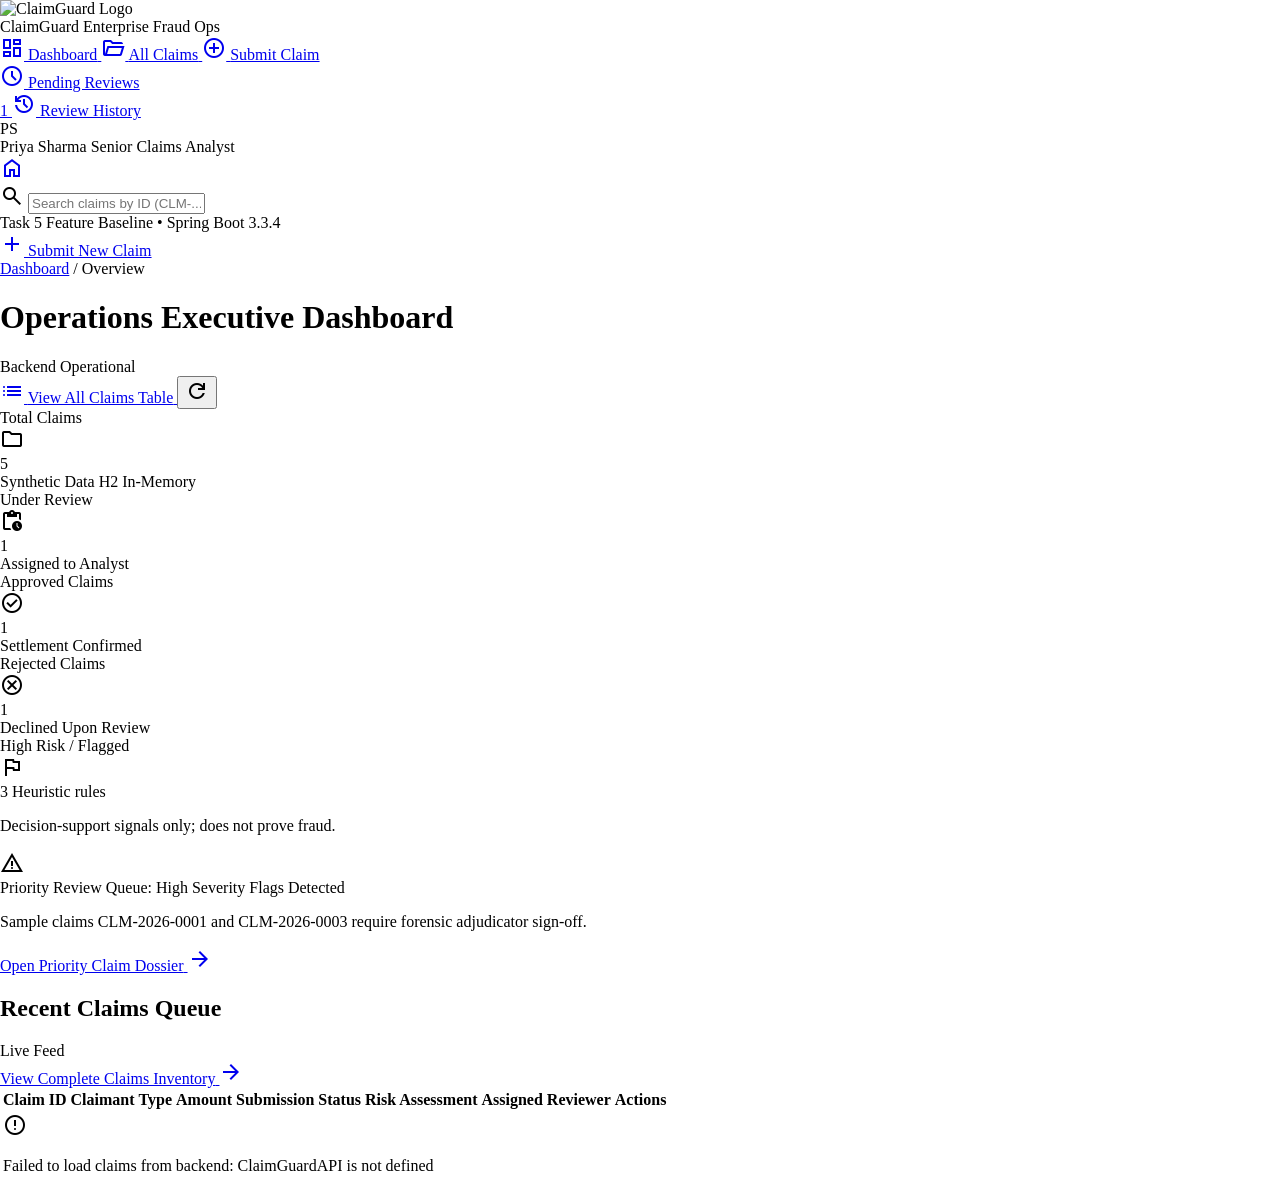
==== src/main/resources/static/index.html @ 3c00fa82 "Implement ClaimGuard claim review MVP" ====
<!DOCTYPE html>
<html lang="en">
<head>
    <meta charset="utf-8"/>
    <meta content="width=device-width, initial-scale=1.0" name="viewport"/>
    <title>ClaimGuard — Operations Executive Dashboard</title>
    <link href="https://fonts.googleapis.com/css2?family=Material+Symbols+Outlined:opsz,wght,FILL,GRAD@20..48,100..700,0..1,-50..200" rel="stylesheet"/>
    <link href="https://fonts.googleapis.com/css2?family=Material+Symbols+Outlined:wght,FILL@100..700,0..1&display=swap" rel="stylesheet"/>
    <link href="https://fonts.googleapis.com/css2?family=Inter:wght@100..900&display=swap" rel="stylesheet"/>
    <style>
        @layer base{html,body{margin:0;padding:0;}body{overscroll-behavior:none;}main>:first-child{margin-top:0!important;}main>:last-child{margin-bottom:0!important;}}
        ::-webkit-scrollbar{display:none;}
    </style>
    <script src="https://cdn.tailwindcss.com"></script>
    <script id="tailwind-config">
        tailwind.config = {
            darkMode: "class",
            theme: {
                extend: {
                    "colors": {
                        "surface-container-high": "#e6e8ea",
                        "inverse-primary": "#b7c4ff",
                        "on-primary": "#ffffff",
                        "error-container": "#ffdad6",
                        "surface-bright": "#f7f9fb",
                        "surface-container": "#eceef0",
                        "on-error-container": "#93000a",
                        "tertiary-fixed": "#d3e4fe",
                        "inverse-on-surface": "#eff1f3",
                        "tertiary-container": "#4d5d73",
                        "secondary": "#565e74",
                        "tertiary": "#36455b",
                        "secondary-fixed-dim": "#bec6e0",
                        "secondary-container": "#dae2fd",
                        "surface-tint": "#2151da",
                        "background": "#f7f9fb",
                        "on-tertiary": "#ffffff",
                        "surface-container-highest": "#e0e3e5",
                        "primary": "#0037b0",
                        "primary-fixed-dim": "#b7c4ff",
                        "on-primary-container": "#cad3ff",
                        "on-error": "#ffffff",
                        "surface-container-lowest": "#ffffff",
                        "on-secondary-fixed-variant": "#3f465c",
                        "on-tertiary-container": "#c5d6f0",
                        "on-surface": "#191c1e",
                        "secondary-fixed": "#dae2fd",
                        "outline": "#747686",
                        "surface": "#f7f9fb",
                        "surface-dim": "#d8dadc",
                        "on-surface-variant": "#434655",
                        "surface-variant": "#e0e3e5",
                        "inverse-surface": "#2d3133",
                        "on-primary-fixed-variant": "#0039b5",
                        "primary-container": "#1d4ed8",
                        "surface-container-low": "#f2f4f6",
                        "primary-fixed": "#dce1ff",
                        "outline-variant": "#c4c5d7",
                        "on-secondary-container": "#5c647a",
                        "on-tertiary-fixed": "#0b1c30",
                        "on-primary-fixed": "#001551",
                        "on-background": "#191c1e",
                        "on-secondary-fixed": "#131b2e",
                        "tertiary-fixed-dim": "#b7c8e1",
                        "on-secondary": "#ffffff",
                        "on-tertiary-fixed-variant": "#38485d",
                        "error": "#ba1a1a"
                    },
                    "borderRadius": { "DEFAULT": "0.25rem", "lg": "0.5rem", "xl": "0.75rem", "full": "9999px" },
                    "fontFamily": {
                        "body-md": ["Inter"], "tabular-data": ["Inter"], "label-md": ["Inter"], "headline-xl": ["Inter"],
                        "body-sm": ["Inter"], "body-lg": ["Inter"], "code-audit": ["Inter"], "label-sm": ["Inter"],
                        "headline-lg": ["Inter"], "headline-md": ["Inter"]
                    }
                }
            }
        };
    </script>
</head>
<body class="bg-background font-body-md text-body-md text-on-surface antialiased">
    <!-- Sidebar Navigation -->
    <aside class="fixed left-0 top-0 h-full w-64 bg-on-secondary-fixed text-surface-container-lowest z-50 flex flex-col justify-between">
        <div class="flex flex-col">
            <div class="h-16 px-space-lg flex items-center gap-space-sm bg-on-secondary-fixed">
                <img alt="ClaimGuard Logo" class="h-8 w-auto object-contain" src="/assets/claimguard-logo.svg"/>
                <div class="flex flex-col">
                    <span class="font-headline-md text-headline-md text-surface-container-lowest leading-none">ClaimGuard</span>
                    <span class="font-label-sm text-label-sm text-secondary-fixed-dim uppercase tracking-wider mt-1">Enterprise Fraud Ops</span>
                </div>
            </div>
            <nav class="flex flex-col gap-1 px-space-md py-space-lg">
                <a aria-current="page" class="flex items-center gap-space-md px-space-md py-space-sm rounded-lg transition-colors bg-primary-container text-on-primary font-bold" href="/index.html">
                    <span class="material-symbols-outlined text-[20px]">dashboard</span>
                    <span class="font-label-md text-label-md">Dashboard</span>
                </a>
                <a class="flex items-center gap-space-md px-space-md py-space-sm rounded-lg text-secondary-fixed-dim hover:bg-tertiary-container hover:text-surface-container-lowest transition-colors" href="/claims.html">
                    <span class="material-symbols-outlined text-[20px]">folder_open</span>
                    <span class="font-label-md text-label-md">All Claims</span>
                </a>
                <a class="flex items-center gap-space-md px-space-md py-space-sm rounded-lg text-secondary-fixed-dim hover:bg-tertiary-container hover:text-surface-container-lowest transition-colors" href="/submit.html">
                    <span class="material-symbols-outlined text-[20px]">add_circle</span>
                    <span class="font-label-md text-label-md">Submit Claim</span>
                </a>
                <a class="flex items-center justify-between px-space-md py-space-sm rounded-lg text-secondary-fixed-dim hover:bg-tertiary-container hover:text-surface-container-lowest transition-colors" href="/claims.html?status=UNDER_REVIEW">
                    <div class="flex items-center gap-space-md">
                        <span class="material-symbols-outlined text-[20px]">schedule</span>
                        <span class="font-label-md text-label-md">Pending Reviews</span>
                    </div>
                    <span class="px-2 py-0.5 rounded-full bg-error-container text-on-error-container font-label-sm text-label-sm font-semibold" id="pending-badge">1</span>
                </a>
                <a class="flex items-center gap-space-md px-space-md py-space-sm rounded-lg text-secondary-fixed-dim hover:bg-tertiary-container hover:text-surface-container-lowest transition-colors" href="/claims.html">
                    <span class="material-symbols-outlined text-[20px]">history</span>
                    <span class="font-label-md text-label-md">Review History</span>
                </a>
            </nav>
        </div>
        <div class="p-space-md m-space-sm rounded-xl bg-on-tertiary-fixed flex items-center justify-between">
            <div class="flex items-center gap-space-sm">
                <div class="relative">
                    <div class="w-8 h-8 rounded-full bg-primary flex items-center justify-center text-white text-xs font-bold">PS</div>
                    <span class="absolute bottom-0 right-0 w-2.5 h-2.5 rounded-full bg-surface-tint"></span>
                </div>
                <div class="flex flex-col">
                    <span class="font-label-md text-label-md text-surface-container-lowest leading-tight">Priya Sharma</span>
                    <span class="font-label-sm text-label-sm text-secondary-fixed-dim">Senior Claims Analyst</span>
                </div>
            </div>
            <a href="/index.html" class="text-secondary-fixed-dim hover:text-surface-container-lowest p-1 rounded transition-colors" title="Home">
                <span class="material-symbols-outlined text-[20px]">home</span>
            </a>
        </div>
    </aside>

    <!-- Top Bar -->
    <div class="pl-64">
        <header class="fixed top-0 left-64 right-0 h-16 bg-surface-container-lowest shadow-[0_1px_8px_rgba(0,0,0,0.04)] z-40 flex items-center justify-between px-space-xl">
            <div class="flex items-center gap-space-xl flex-1 max-w-2xl">
                <div class="relative w-full max-w-md">
                    <span class="material-symbols-outlined absolute left-3 top-1/2 -translate-y-1/2 text-outline text-[18px]">search</span>
                    <input id="header-search-input" class="w-full h-9 pl-9 pr-4 rounded-lg bg-surface-container-low text-on-surface placeholder:text-outline font-body-sm text-body-sm focus:outline-none focus:ring-2 focus:ring-primary" placeholder="Search claims by ID (CLM-...), claimant, or policy number..." type="text"/>
                </div>
            </div>
            <div class="flex items-center gap-space-lg">
                <div class="hidden xl:flex items-center gap-1.5 px-space-sm py-1 rounded-full bg-surface-container text-on-surface-variant font-code-audit text-code-audit">
                    <span class="w-1.5 h-1.5 rounded-full bg-secondary"></span>
                    <span>Task 5 Feature Baseline • Spring Boot 3.3.4</span>
                </div>
                <a class="inline-flex items-center gap-space-xs h-9 px-space-md rounded-lg bg-primary-container text-on-primary hover:bg-primary font-label-md text-label-md transition-colors" href="/submit.html">
                    <span class="material-symbols-outlined text-[18px]">add</span>
                    <span>Submit New Claim</span>
                </a>
            </div>
        </header>

        <!-- Main Content -->
        <main class="relative pt-16 w-full min-h-screen bg-background">
            <div class="flex flex-col w-full">
                <div class="px-space-xl py-space-lg flex flex-col gap-space-xl max-w-[1720px] mx-auto w-full">
                    <!-- Top Bar: Header, Breadcrumbs & Date Filter -->
                    <div class="flex flex-col md:flex-row md:items-center justify-between gap-space-md">
                        <div class="flex flex-col gap-1">
                            <div class="flex items-center gap-space-xs text-on-surface-variant font-label-sm text-label-sm uppercase tracking-wider">
                                <a class="hover:text-primary transition-colors" href="/index.html">Dashboard</a>
                                <span>/</span>
                                <span class="text-on-surface font-semibold">Overview</span>
                            </div>
                            <div class="flex items-center gap-space-md">
                                <h1 class="font-headline-xl text-headline-xl text-on-surface tracking-tight">Operations Executive Dashboard</h1>
                                <div class="flex items-center gap-1.5 px-2.5 py-0.5 rounded-full bg-surface-container text-on-surface-variant font-code-audit text-code-audit">
                                    <span class="w-1.5 h-1.5 rounded-full bg-primary-container animate-pulse"></span>
                                    <span id="system-status-indicator">Backend Operational</span>
                                </div>
                            </div>
                        </div>
                        <div class="flex items-center gap-space-sm flex-wrap">
                            <a href="/claims.html" class="flex items-center gap-space-xs px-space-md py-1.5 rounded-lg bg-surface-container-lowest shadow-sm text-on-surface font-label-md text-label-md hover:bg-surface-container transition-colors">
                                <span class="material-symbols-outlined text-[18px] text-outline">list</span>
                                <span>View All Claims Table</span>
                            </a>
                            <button onclick="loadDashboardData()" class="flex items-center justify-center p-2 rounded-lg bg-surface-container-lowest text-on-surface-variant hover:text-on-surface hover:bg-surface-container-low shadow-sm transition-all" title="Refresh Live Data" type="button">
                                <span class="material-symbols-outlined text-[20px]">refresh</span>
                            </button>
                        </div>
                    </div>

                    <!-- Summary Stat Cards Grid (5 items) -->
                    <div class="grid grid-cols-1 sm:grid-cols-2 lg:grid-cols-5 gap-space-md">
                        <!-- Card 1: Total Claims -->
                        <div class="bg-surface-container-lowest rounded-xl p-space-lg shadow-sm hover:shadow-md transition-shadow flex flex-col justify-between">
                            <div class="flex items-center justify-between">
                                <span class="font-label-sm text-label-sm text-secondary uppercase tracking-wider">Total Claims</span>
                                <div class="w-8 h-8 rounded-lg bg-surface-container flex items-center justify-center text-primary">
                                    <span class="material-symbols-outlined text-[20px]">folder</span>
                                </div>
                            </div>
                            <div class="my-3">
                                <span id="stat-total-claims" class="font-headline-xl text-headline-xl text-on-surface font-bold tracking-tight">5</span>
                            </div>
                            <div class="flex items-center gap-1.5">
                                <span class="inline-flex items-center px-1.5 py-0.5 rounded text-xs font-semibold bg-surface-container-high text-on-surface-variant">Synthetic Data</span>
                                <span class="font-body-sm text-body-sm text-outline">H2 In-Memory</span>
                            </div>
                        </div>

                        <!-- Card 2: Pending Review -->
                        <div class="bg-surface-container-lowest rounded-xl p-space-lg shadow-sm hover:shadow-md transition-shadow flex flex-col justify-between">
                            <div class="flex items-center justify-between">
                                <span class="font-label-sm text-label-sm text-secondary uppercase tracking-wider">Under Review</span>
                                <div class="w-8 h-8 rounded-lg bg-secondary-container flex items-center justify-center text-on-secondary-container">
                                    <span class="material-symbols-outlined text-[20px]">pending_actions</span>
                                </div>
                            </div>
                            <div class="my-3">
                                <span id="stat-pending-claims" class="font-headline-xl text-headline-xl text-on-surface font-bold tracking-tight">1</span>
                            </div>
                            <div class="flex items-center gap-1.5">
                                <span class="inline-flex items-center px-1.5 py-0.5 rounded text-xs font-semibold bg-secondary-container text-on-secondary-fixed">Assigned to Analyst</span>
                            </div>
                        </div>

                        <!-- Card 3: Approved Claims -->
                        <div class="bg-surface-container-lowest rounded-xl p-space-lg shadow-sm hover:shadow-md transition-shadow flex flex-col justify-between">
                            <div class="flex items-center justify-between">
                                <span class="font-label-sm text-label-sm text-secondary uppercase tracking-wider">Approved Claims</span>
                                <div class="w-8 h-8 rounded-lg bg-tertiary-fixed flex items-center justify-center text-on-tertiary-fixed">
                                    <span class="material-symbols-outlined text-[20px]">check_circle</span>
                                </div>
                            </div>
                            <div class="my-3">
                                <span id="stat-approved-claims" class="font-headline-xl text-headline-xl text-on-surface font-bold tracking-tight">1</span>
                            </div>
                            <div class="flex items-center gap-1.5">
                                <span class="inline-flex items-center px-1.5 py-0.5 rounded text-xs font-semibold bg-tertiary-fixed text-on-tertiary-fixed">Settlement Confirmed</span>
                            </div>
                        </div>

                        <!-- Card 4: Rejected Claims -->
                        <div class="bg-surface-container-lowest rounded-xl p-space-lg shadow-sm hover:shadow-md transition-shadow flex flex-col justify-between">
                            <div class="flex items-center justify-between">
                                <span class="font-label-sm text-label-sm text-secondary uppercase tracking-wider">Rejected Claims</span>
                                <div class="w-8 h-8 rounded-lg bg-error-container flex items-center justify-center text-on-error-container">
                                    <span class="material-symbols-outlined text-[20px]">cancel</span>
                                </div>
                            </div>
                            <div class="my-3">
                                <span id="stat-rejected-claims" class="font-headline-xl text-headline-xl text-on-surface font-bold tracking-tight">1</span>
                            </div>
                            <div class="flex items-center gap-1.5">
                                <span class="inline-flex items-center px-1.5 py-0.5 rounded text-xs font-semibold bg-error-container text-on-error-container">Declined Upon Review</span>
                            </div>
                        </div>

                        <!-- Card 5: Flagged for Review -->
                        <div class="bg-surface-container-lowest rounded-xl p-space-lg shadow-sm hover:shadow-md transition-shadow flex flex-col justify-between">
                            <div class="flex items-center justify-between">
                                <span class="font-label-sm text-label-sm text-secondary uppercase tracking-wider">High Risk / Flagged</span>
                                <div class="w-8 h-8 rounded-lg bg-error-container flex items-center justify-center text-error">
                                    <span class="material-symbols-outlined text-[20px]">flag</span>
                                </div>
                            </div>
                            <div class="my-2">
                                <div class="flex items-baseline gap-2">
                                    <span id="stat-flagged-claims" class="font-headline-xl text-headline-xl text-on-surface font-bold tracking-tight">3</span>
                                    <span class="font-label-sm text-label-sm font-semibold text-error">Heuristic rules</span>
                                </div>
                            </div>
                            <p class="font-label-sm text-[10px] leading-tight text-outline">
                                Decision-support signals only; does not prove fraud.
                            </p>
                        </div>
                    </div>

                    <!-- Priority Escalation Notice Bar -->
                    <div class="bg-on-tertiary-fixed rounded-xl p-space-md text-surface-container-lowest flex items-center justify-between shadow-sm flex-wrap gap-space-sm">
                        <div class="flex items-center gap-space-md">
                            <div class="w-8 h-8 rounded-lg bg-error flex items-center justify-center text-on-error flex-shrink-0 animate-pulse">
                                <span class="material-symbols-outlined text-[20px]">warning</span>
                            </div>
                            <div>
                                <span class="font-headline-md text-[15px] font-semibold tracking-tight text-surface-container-lowest">Priority Review Queue: High Severity Flags Detected</span>
                                <p class="font-body-sm text-body-sm text-secondary-fixed-dim">Sample claims CLM-2026-0001 and CLM-2026-0003 require forensic adjudicator sign-off.</p>
                            </div>
                        </div>
                        <a href="/review.html?id=1" class="h-8 px-space-md rounded-lg bg-primary-container text-on-primary hover:bg-primary font-label-md text-label-md transition-colors flex items-center gap-1">
                            <span>Open Priority Claim Dossier</span>
                            <span class="material-symbols-outlined text-[16px]">arrow_forward</span>
                        </a>
                    </div>

                    <!-- Recent Claims Table Section -->
                    <div class="bg-surface-container-lowest rounded-xl shadow-sm overflow-hidden flex flex-col">
                        <div class="p-space-lg flex flex-col lg:flex-row lg:items-center justify-between gap-space-md bg-surface-container-lowest">
                            <div class="flex items-center gap-space-md">
                                <h2 class="font-headline-md text-headline-md text-on-surface font-bold">Recent Claims Queue</h2>
                                <span class="px-2 py-0.5 rounded-full bg-surface-container text-on-surface-variant font-code-audit text-code-audit font-semibold">Live Feed</span>
                            </div>
                            <div class="flex items-center gap-space-sm">
                                <a href="/claims.html" class="text-primary font-label-md hover:underline flex items-center gap-1">
                                    <span>View Complete Claims Inventory</span>
                                    <span class="material-symbols-outlined text-[16px]">arrow_forward</span>
                                </a>
                            </div>
                        </div>

                        <!-- Data Table -->
                        <div class="overflow-x-auto w-full">
                            <table class="w-full text-left border-collapse">
                                <thead>
                                    <tr class="bg-surface-container-low text-outline font-label-sm text-label-sm uppercase tracking-wider">
                                        <th class="py-2.5 px-space-lg">Claim ID</th>
                                        <th class="py-2.5 px-space-lg">Claimant</th>
                                        <th class="py-2.5 px-space-lg">Type</th>
                                        <th class="py-2.5 px-space-lg">Amount</th>
                                        <th class="py-2.5 px-space-lg">Submission</th>
                                        <th class="py-2.5 px-space-lg">Status</th>
                                        <th class="py-2.5 px-space-lg">Risk Assessment</th>
                                        <th class="py-2.5 px-space-lg">Assigned Reviewer</th>
                                        <th class="py-2.5 px-space-lg text-right">Actions</th>
                                    </tr>
                                </thead>
                                <tbody id="dashboard-claims-tbody" class="divide-y divide-surface-container-low font-body-sm text-body-sm text-on-surface">
                                    <!-- Dynamic rows loaded via API -->
                                    <tr>
                                        <td colspan="9" class="py-8 text-center text-outline">
                                            <div class="flex items-center justify-center gap-2">
                                                <span class="material-symbols-outlined animate-spin text-[20px]">progress_activity</span>
                                                <span>Connecting to Spring Boot REST backend...</span>
                                            </div>
                                        </td>
                                    </tr>
                                </tbody>
                            </table>
                        </div>
                    </div>
                </div>
            </div>
        </main>
    </div>

    <!-- API Client & Dashboard Script -->
    <script src="/js/api.js"></script>
    <script>
        async function loadDashboardData() {
            const tbody = document.getElementById('dashboard-claims-tbody');
            try {
                const data = await ClaimGuardAPI.getClaims({ size: 10 });
                const claims = data.content || [];

                if (claims.length === 0) {
                    tbody.innerHTML = `<tr><td colspan="9" class="py-8 text-center text-outline">No claim records found in database.</td></tr>`;
                    return;
                }

                // Update summary metrics
                document.getElementById('stat-total-claims').innerText = data.totalElements || claims.length;
                let underReviewCount = 0, approvedCount = 0, rejectedCount = 0, flaggedCount = 0;

                tbody.innerHTML = claims.map(claim => {
                    if (claim.status === 'UNDER_REVIEW') underReviewCount++;
                    if (claim.status === 'APPROVED') approvedCount++;
                    if (claim.status === 'REJECTED') rejectedCount++;
                    if (claim.riskPriority === 'HIGH') flaggedCount++;

                    const statusBadge = getStatusBadge(claim.status);
                    const riskBadge = getRiskBadge(claim.riskPriority, claim.indicatorCount);
                    const amountFormatted = new Intl.NumberFormat('en-IN', { style: 'currency', currency: 'INR', maximumFractionDigits: 0 }).format(claim.claimedAmount);
                    const dateFormatted = new Date(claim.submissionDate).toLocaleDateString('en-GB', { day: 'numeric', month: 'short', year: 'numeric' });

                    return `
                        <tr class="hover:bg-surface-container-low transition-colors">
                            <td class="py-3 px-space-lg font-code-audit text-code-audit font-semibold text-primary">
                                <a href="/review.html?id=${claim.id}" class="hover:underline">${escapeHtml(claim.claimReference)}</a>
                            </td>
                            <td class="py-3 px-space-lg font-semibold text-on-surface">${escapeHtml(claim.claimantName)}</td>
                            <td class="py-3 px-space-lg">
                                <span class="inline-flex items-center gap-1 px-2 py-0.5 rounded bg-surface-container text-on-surface-variant font-label-sm text-label-sm">
                                    ${claim.claimType}
                                </span>
                            </td>
                            <td class="py-3 px-space-lg font-tabular-data text-tabular-data font-semibold text-on-surface">${amountFormatted}</td>
                            <td class="py-3 px-space-lg text-secondary">${dateFormatted}</td>
                            <td class="py-3 px-space-lg">${statusBadge}</td>
                            <td class="py-3 px-space-lg">${riskBadge}</td>
                            <td class="py-3 px-space-lg">${escapeHtml(claim.assignedReviewer || 'Unassigned')}</td>
                            <td class="py-3 px-space-lg text-right">
                                <a href="/review.html?id=${claim.id}" class="inline-block px-2.5 py-1 rounded bg-primary-container text-on-primary hover:bg-primary font-label-sm text-label-sm transition-colors">
                                    Review
                                </a>
                            </td>
                        </tr>
                    `;
                }).join('');

                document.getElementById('stat-pending-claims').innerText = underReviewCount;
                document.getElementById('stat-approved-claims').innerText = approvedCount;
                document.getElementById('stat-rejected-claims').innerText = rejectedCount;
                document.getElementById('stat-flagged-claims').innerText = flaggedCount;

            } catch (err) {
                tbody.innerHTML = `<tr><td colspan="9" class="py-8 text-center text-error"><span class="material-symbols-outlined text-2xl">error</span><p class="mt-1 font-semibold">Failed to load claims from backend: ${escapeHtml(err.message)}</p></td></tr>`;
            }
        }

        function getStatusBadge(status) {
            switch(status) {
                case 'UNDER_REVIEW':
                    return '<span class="inline-flex items-center px-2 py-0.5 rounded-full font-label-sm text-label-sm font-semibold bg-secondary-container text-on-secondary-fixed">Under Review</span>';
                case 'APPROVED':
                    return '<span class="inline-flex items-center px-2 py-0.5 rounded-full font-label-sm text-label-sm font-semibold bg-tertiary-fixed text-on-tertiary-fixed">Approved</span>';
                case 'REJECTED':
                    return '<span class="inline-flex items-center px-2 py-0.5 rounded-full font-label-sm text-label-sm font-semibold bg-error-container text-on-error-container">Rejected</span>';
                case 'MORE_INFO_REQUIRED':
                    return '<span class="inline-flex items-center px-2 py-0.5 rounded-full font-label-sm text-label-sm font-semibold bg-secondary-fixed text-on-secondary-fixed">Info Required</span>';
                default:
                    return '<span class="inline-flex items-center px-2 py-0.5 rounded-full font-label-sm text-label-sm font-semibold bg-primary-fixed text-on-primary-fixed-variant">Submitted</span>';
            }
        }

        function getRiskBadge(priority, indicatorCount) {
            if (priority === 'HIGH') {
                return `<span class="inline-flex items-center gap-1 font-label-sm text-label-sm text-error font-medium"><span class="material-symbols-outlined text-[14px]">error</span> High (${indicatorCount} flags)</span>`;
            } else if (priority === 'MEDIUM') {
                return `<span class="inline-flex items-center gap-1 font-label-sm text-label-sm text-tertiary-container font-medium"><span class="material-symbols-outlined text-[14px]">warning</span> Elevated (${indicatorCount} flags)</span>`;
            }
            return `<span class="inline-flex items-center gap-1 font-label-sm text-label-sm text-outline"><span class="material-symbols-outlined text-[14px] text-tertiary">check_circle</span> Low Risk</span>`;
        }

        function escapeHtml(str) {
            if (!str) return '';
            return str.replace(/[&<>"']/g, m => ({ '&': '&amp;', '<': '&lt;', '>': '&gt;', '"': '&quot;', "'": '&#39;' })[m]);
        }

        document.addEventListener('DOMContentLoaded', () => {
            loadDashboardData();
            const searchInput = document.getElementById('header-search-input');
            if (searchInput) {
                searchInput.addEventListener('keydown', (e) => {
                    if (e.key === 'Enter') {
                        window.location.href = `/claims.html?search=${encodeURIComponent(searchInput.value)}`;
                    }
                });
            }
        });
    </script>
</body>
</html>
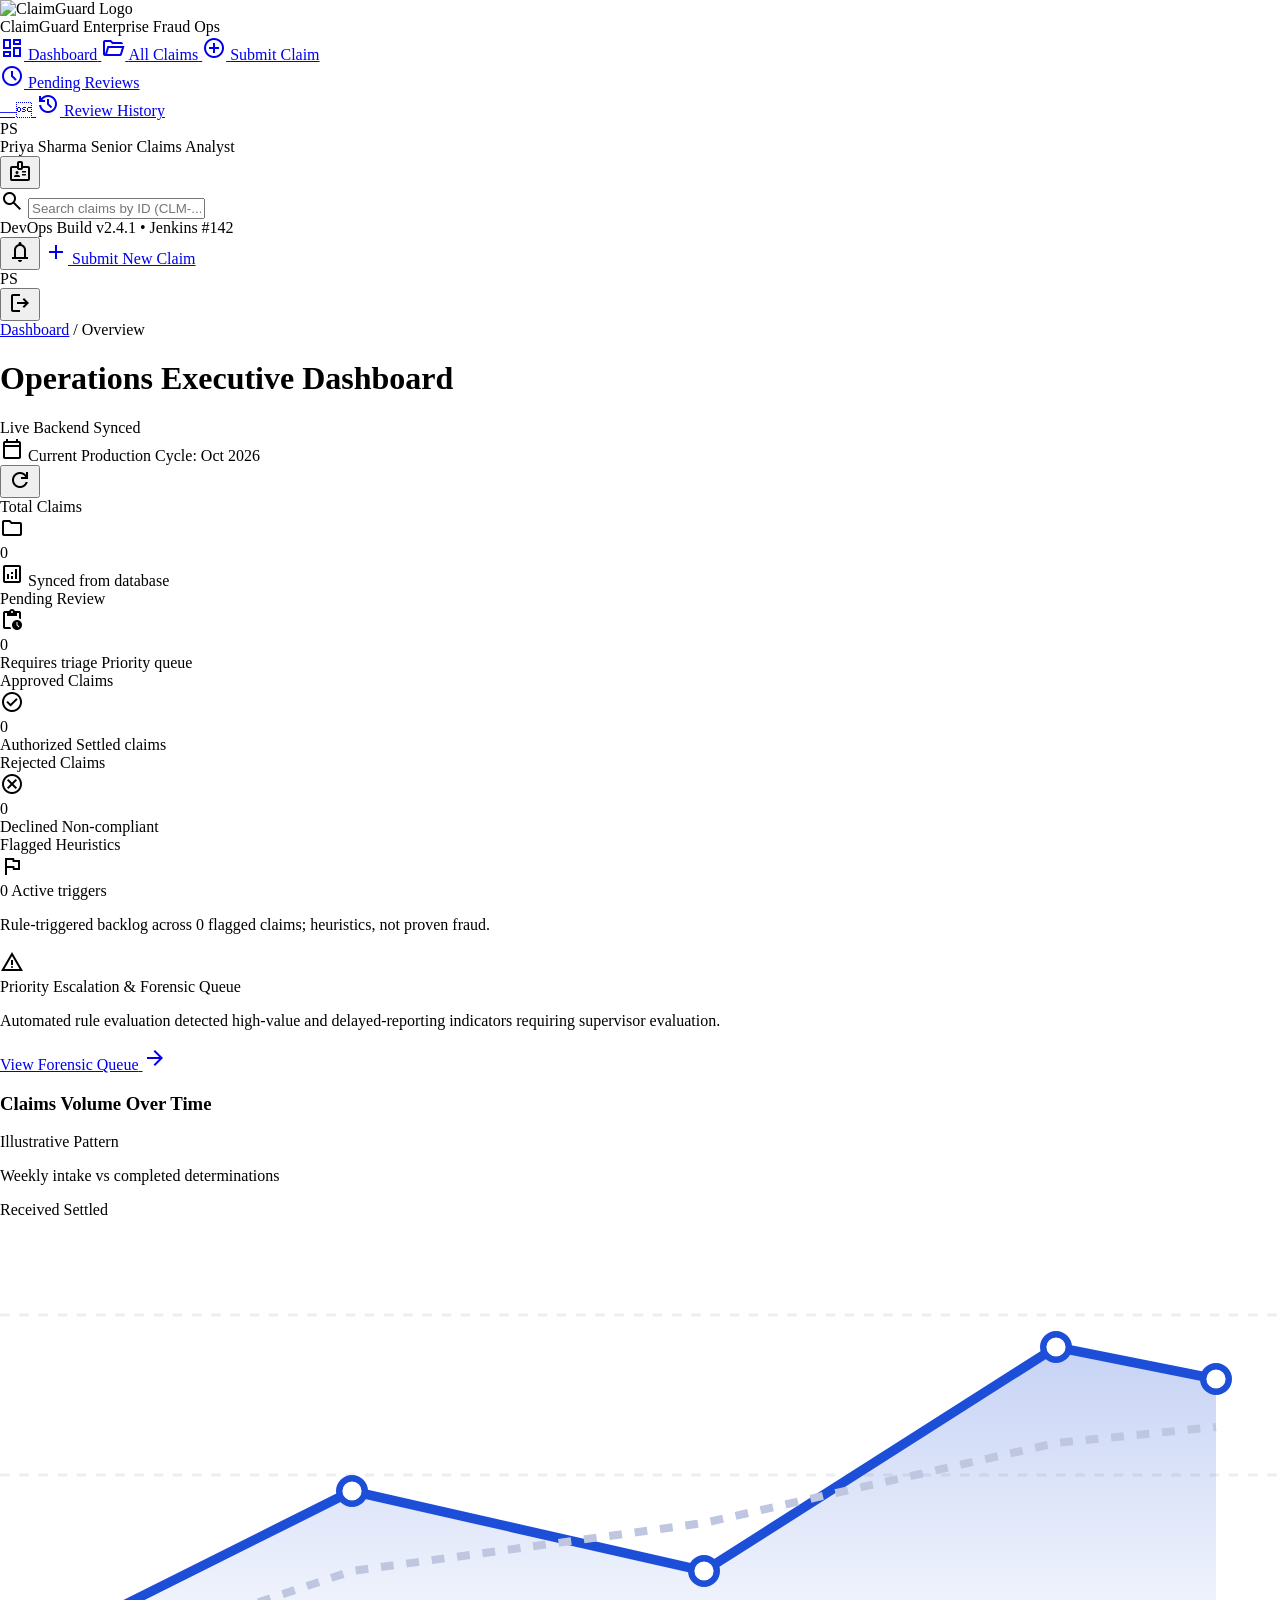
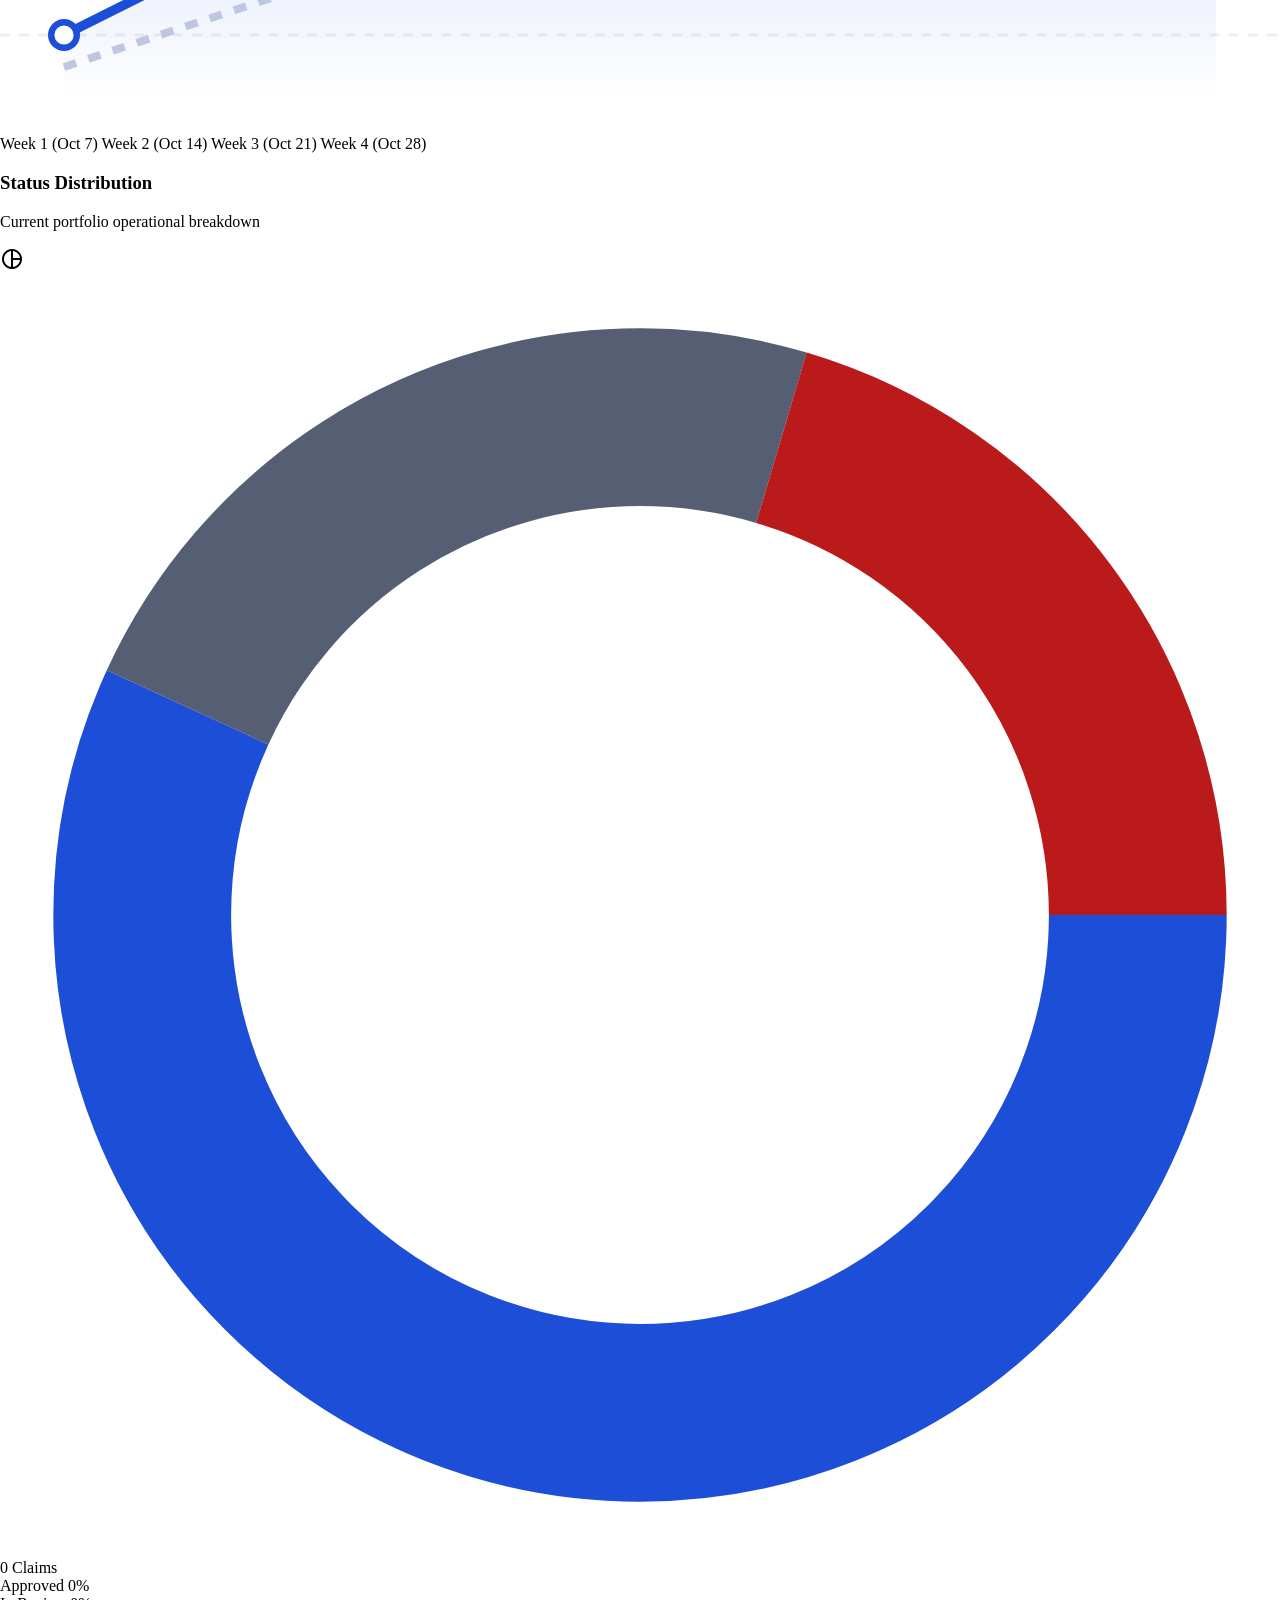
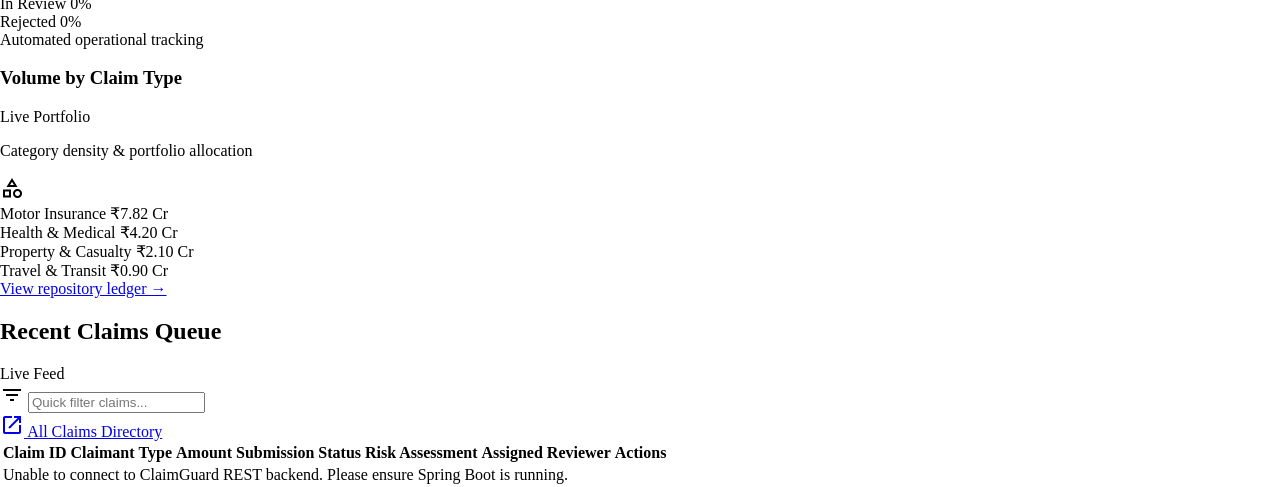
==== commit 245e70b2: "feat: implement ClaimGuard reconciliation engine, security authentication, and DevOps release delive" ====
--- a/src/main/resources/static/index.html
+++ b/src/main/resources/static/index.html
@@ -3,21 +3,35 @@
 <head>
     <meta charset="utf-8"/>
     <meta content="width=device-width, initial-scale=1.0" name="viewport"/>
-    <title>ClaimGuard — Operations Executive Dashboard</title>
+    <meta content="web_dashboard" name="shell-type"/>
+    <meta http-equiv="Cache-Control" content="no-cache, no-store, must-revalidate"/>
+    <meta http-equiv="Pragma" content="no-cache"/>
+    <meta http-equiv="Expires" content="0"/>
+    <title>ClaimGuard — Operations Executive Dashboard</title>
+
+    <!-- Design System Typography & Icons -->
     <link href="https://fonts.googleapis.com/css2?family=Material+Symbols+Outlined:opsz,wght,FILL,GRAD@20..48,100..700,0..1,-50..200" rel="stylesheet"/>
     <link href="https://fonts.googleapis.com/css2?family=Material+Symbols+Outlined:wght,FILL@100..700,0..1&display=swap" rel="stylesheet"/>
     <link href="https://fonts.googleapis.com/css2?family=Inter:wght@100..900&display=swap" rel="stylesheet"/>
+    <link href="/css/claimguard-theme.css?v=2.4.1" rel="stylesheet"/>
+
     <style>
-        @layer base{html,body{margin:0;padding:0;}body{overscroll-behavior:none;}main>:first-child{margin-top:0!important;}main>:last-child{margin-bottom:0!important;}}
-        ::-webkit-scrollbar{display:none;}
+        @layer base {
+            html, body { margin: 0; padding: 0; }
+            body { overscroll-behavior: none; }
+            main > :first-child { margin-top: 0 !important; }
+            main > :last-child { margin-bottom: 0 !important; }
+        }
+        ::-webkit-scrollbar { display: none; }
     </style>
+
     <script src="https://cdn.tailwindcss.com"></script>
     <script id="tailwind-config">
         tailwind.config = {
             darkMode: "class",
             theme: {
                 extend: {
-                    "colors": {
+                    colors: {
                         "surface-container-high": "#e6e8ea",
                         "inverse-primary": "#b7c4ff",
                         "on-primary": "#ffffff",
@@ -66,11 +80,28 @@
                         "on-tertiary-fixed-variant": "#38485d",
                         "error": "#ba1a1a"
                     },
-                    "borderRadius": { "DEFAULT": "0.25rem", "lg": "0.5rem", "xl": "0.75rem", "full": "9999px" },
-                    "fontFamily": {
+                    borderRadius: { "DEFAULT": "0.25rem", "lg": "0.5rem", "xl": "0.75rem", "full": "9999px" },
+                    spacing: {
+                        "margin": "1.5rem", "space-xl": "1.5rem", "gutter": "1rem", "space-2xl": "2rem",
+                        "margin-lg": "2rem", "space-sm": "0.5rem", "space-lg": "1rem", "space-xs": "0.25rem",
+                        "gutter-lg": "1.5rem", "space-md": "0.75rem"
+                    },
+                    fontFamily: {
                         "body-md": ["Inter"], "tabular-data": ["Inter"], "label-md": ["Inter"], "headline-xl": ["Inter"],
                         "body-sm": ["Inter"], "body-lg": ["Inter"], "code-audit": ["Inter"], "label-sm": ["Inter"],
                         "headline-lg": ["Inter"], "headline-md": ["Inter"]
+                    },
+                    fontSize: {
+                        "body-md": ["14px", { "lineHeight": "20px", "fontWeight": "400" }],
+                        "tabular-data": ["13px", { "lineHeight": "18px", "fontWeight": "500" }],
+                        "label-md": ["13px", { "lineHeight": "16px", "fontWeight": "500" }],
+                        "headline-xl": ["28px", { "lineHeight": "36px", "letterSpacing": "-0.02em", "fontWeight": "700" }],
+                        "body-sm": ["13px", { "lineHeight": "18px", "fontWeight": "400" }],
+                        "body-lg": ["15px", { "lineHeight": "22px", "letterSpacing": "-0.005em", "fontWeight": "400" }],
+                        "code-audit": ["12px", { "lineHeight": "16px", "fontWeight": "500" }],
+                        "label-sm": ["11px", { "lineHeight": "14px", "letterSpacing": "0.04em", "fontWeight": "600" }],
+                        "headline-lg": ["22px", { "lineHeight": "28px", "letterSpacing": "-0.015em", "fontWeight": "600" }],
+                        "headline-md": ["18px", { "lineHeight": "24px", "letterSpacing": "-0.01em", "fontWeight": "600" }]
                     }
                 }
             }
@@ -78,9 +109,10 @@
     </script>
 </head>
 <body class="bg-background font-body-md text-body-md text-on-surface antialiased">
-    <!-- Sidebar Navigation -->
+    <!-- Sidebar Navigation (Exact Stitch Structure) -->
     <aside class="fixed left-0 top-0 h-full w-64 bg-on-secondary-fixed text-surface-container-lowest z-50 flex flex-col justify-between">
         <div class="flex flex-col">
+            <!-- Brand Logo -->
             <div class="h-16 px-space-lg flex items-center gap-space-sm bg-on-secondary-fixed">
                 <img alt="ClaimGuard Logo" class="h-8 w-auto object-contain" src="/assets/claimguard-logo.svg"/>
                 <div class="flex flex-col">
@@ -88,8 +120,10 @@
                     <span class="font-label-sm text-label-sm text-secondary-fixed-dim uppercase tracking-wider mt-1">Enterprise Fraud Ops</span>
                 </div>
             </div>
+
+            <!-- Navigation Links -->
             <nav class="flex flex-col gap-1 px-space-md py-space-lg">
-                <a aria-current="page" class="flex items-center gap-space-md px-space-md py-space-sm rounded-lg transition-colors bg-primary-container text-on-primary font-bold" href="/index.html">
+                <a aria-current="page" class="flex items-center gap-space-md px-space-md py-space-sm rounded-lg transition-colors bg-primary-container text-on-primary font-bold shadow-sm" href="/index.html">
                     <span class="material-symbols-outlined text-[20px]">dashboard</span>
                     <span class="font-label-md text-label-md">Dashboard</span>
                 </a>
@@ -106,7 +140,7 @@
                         <span class="material-symbols-outlined text-[20px]">schedule</span>
                         <span class="font-label-md text-label-md">Pending Reviews</span>
                     </div>
-                    <span class="px-2 py-0.5 rounded-full bg-error-container text-on-error-container font-label-sm text-label-sm font-semibold" id="pending-badge">1</span>
+                    <span id="pending-badge" class="px-2 py-0.5 rounded-full bg-error-container text-on-error-container font-label-sm text-label-sm font-semibold transition-all">—</span>
                 </a>
                 <a class="flex items-center gap-space-md px-space-md py-space-sm rounded-lg text-secondary-fixed-dim hover:bg-tertiary-container hover:text-surface-container-lowest transition-colors" href="/claims.html">
                     <span class="material-symbols-outlined text-[20px]">history</span>
@@ -114,10 +148,12 @@
                 </a>
             </nav>
         </div>
+
+        <!-- User Profile Card -->
         <div class="p-space-md m-space-sm rounded-xl bg-on-tertiary-fixed flex items-center justify-between">
             <div class="flex items-center gap-space-sm">
                 <div class="relative">
-                    <div class="w-8 h-8 rounded-full bg-primary flex items-center justify-center text-white text-xs font-bold">PS</div>
+                    <div class="w-8 h-8 rounded-full bg-primary-container text-on-primary flex items-center justify-center font-bold text-xs">PS</div>
                     <span class="absolute bottom-0 right-0 w-2.5 h-2.5 rounded-full bg-surface-tint"></span>
                 </div>
                 <div class="flex flex-col">
@@ -125,38 +161,50 @@
                     <span class="font-label-sm text-label-sm text-secondary-fixed-dim">Senior Claims Analyst</span>
                 </div>
             </div>
-            <a href="/index.html" class="text-secondary-fixed-dim hover:text-surface-container-lowest p-1 rounded transition-colors" title="Home">
-                <span class="material-symbols-outlined text-[20px]">home</span>
-            </a>
+            <button class="text-secondary-fixed-dim hover:text-surface-container-lowest p-1 rounded transition-colors" title="Operator Session" type="button">
+                <span class="material-symbols-outlined text-[20px]">badge</span>
+            </button>
         </div>
     </aside>
 
-    <!-- Top Bar -->
+    <!-- Main Content Container with Left Offset -->
     <div class="pl-64">
+        <!-- Top Fixed Header -->
         <header class="fixed top-0 left-64 right-0 h-16 bg-surface-container-lowest shadow-[0_1px_8px_rgba(0,0,0,0.04)] z-40 flex items-center justify-between px-space-xl">
             <div class="flex items-center gap-space-xl flex-1 max-w-2xl">
                 <div class="relative w-full max-w-md">
                     <span class="material-symbols-outlined absolute left-3 top-1/2 -translate-y-1/2 text-outline text-[18px]">search</span>
-                    <input id="header-search-input" class="w-full h-9 pl-9 pr-4 rounded-lg bg-surface-container-low text-on-surface placeholder:text-outline font-body-sm text-body-sm focus:outline-none focus:ring-2 focus:ring-primary" placeholder="Search claims by ID (CLM-...), claimant, or policy number..." type="text"/>
+                    <input id="header-search-input" class="w-full h-9 pl-9 pr-4 rounded-lg bg-surface-container-low text-on-surface placeholder:text-outline font-body-sm text-body-sm focus:outline-none focus:ring-2 focus:ring-primary" placeholder="Search claims by ID (CLM-...), claimant, or policy... (Enter)" type="text"/>
                 </div>
             </div>
             <div class="flex items-center gap-space-lg">
                 <div class="hidden xl:flex items-center gap-1.5 px-space-sm py-1 rounded-full bg-surface-container text-on-surface-variant font-code-audit text-code-audit">
                     <span class="w-1.5 h-1.5 rounded-full bg-secondary"></span>
-                    <span>Task 5 Feature Baseline • Spring Boot 3.3.4</span>
+                    <span>DevOps Build v2.4.1 • Jenkins #142</span>
                 </div>
-                <a class="inline-flex items-center gap-space-xs h-9 px-space-md rounded-lg bg-primary-container text-on-primary hover:bg-primary font-label-md text-label-md transition-colors" href="/submit.html">
+                <button class="relative p-2 rounded-lg text-on-surface-variant hover:bg-surface-container-low hover:text-on-surface transition-colors" title="Notifications" type="button">
+                    <span class="material-symbols-outlined text-[22px]">notifications</span>
+                    <span class="absolute top-1.5 right-1.5 w-2 h-2 rounded-full bg-error"></span>
+                </button>
+                <a class="inline-flex items-center gap-space-xs h-9 px-space-md rounded-lg bg-primary-container text-on-primary hover:bg-primary font-label-md text-label-md transition-colors shadow-sm" href="/submit.html">
                     <span class="material-symbols-outlined text-[18px]">add</span>
                     <span>Submit New Claim</span>
                 </a>
+                <div class="flex items-center gap-space-xs pl-space-xs">
+                    <div id="header-user-avatar" class="w-8 h-8 rounded-full bg-secondary-container text-on-secondary-container flex items-center justify-center font-bold text-xs" title="Active Session">PS</div>
+                    <button id="header-logout-btn" class="p-1 rounded-lg text-outline hover:text-error hover:bg-surface-container transition-colors" title="Sign Out" type="button">
+                        <span class="material-symbols-outlined text-[18px]">logout</span>
+                    </button>
+                </div>
             </div>
         </header>
 
-        <!-- Main Content -->
+        <!-- Main Body -->
         <main class="relative pt-16 w-full min-h-screen bg-background">
             <div class="flex flex-col w-full">
                 <div class="px-space-xl py-space-lg flex flex-col gap-space-xl max-w-[1720px] mx-auto w-full">
-                    <!-- Top Bar: Header, Breadcrumbs & Date Filter -->
+
+                    <!-- Top Bar: Header, Breadcrumbs & Actions -->
                     <div class="flex flex-col md:flex-row md:items-center justify-between gap-space-md">
                         <div class="flex flex-col gap-1">
                             <div class="flex items-center gap-space-xs text-on-surface-variant font-label-sm text-label-sm uppercase tracking-wider">
@@ -164,29 +212,29 @@
                                 <span>/</span>
                                 <span class="text-on-surface font-semibold">Overview</span>
                             </div>
-                            <div class="flex items-center gap-space-md">
+                            <div class="flex items-center gap-space-md flex-wrap">
                                 <h1 class="font-headline-xl text-headline-xl text-on-surface tracking-tight">Operations Executive Dashboard</h1>
                                 <div class="flex items-center gap-1.5 px-2.5 py-0.5 rounded-full bg-surface-container text-on-surface-variant font-code-audit text-code-audit">
                                     <span class="w-1.5 h-1.5 rounded-full bg-primary-container animate-pulse"></span>
-                                    <span id="system-status-indicator">Backend Operational</span>
+                                    <span id="live-indicator">Live Backend Synced</span>
                                 </div>
                             </div>
                         </div>
                         <div class="flex items-center gap-space-sm flex-wrap">
-                            <a href="/claims.html" class="flex items-center gap-space-xs px-space-md py-1.5 rounded-lg bg-surface-container-lowest shadow-sm text-on-surface font-label-md text-label-md hover:bg-surface-container transition-colors">
-                                <span class="material-symbols-outlined text-[18px] text-outline">list</span>
-                                <span>View All Claims Table</span>
-                            </a>
-                            <button onclick="loadDashboardData()" class="flex items-center justify-center p-2 rounded-lg bg-surface-container-lowest text-on-surface-variant hover:text-on-surface hover:bg-surface-container-low shadow-sm transition-all" title="Refresh Live Data" type="button">
+                            <div class="flex items-center gap-space-xs px-space-md py-1.5 rounded-lg bg-surface-container-lowest shadow-sm text-on-surface font-label-md text-label-md border border-surface-container">
+                                <span class="material-symbols-outlined text-[18px] text-outline">calendar_today</span>
+                                <span>Current Production Cycle: Oct 2026</span>
+                            </div>
+                            <button id="refresh-dashboard-btn" class="flex items-center justify-center p-2 rounded-lg bg-surface-container-lowest text-on-surface-variant hover:text-on-surface hover:bg-surface-container-low shadow-sm border border-surface-container transition-all" title="Refresh Dashboard" type="button">
                                 <span class="material-symbols-outlined text-[20px]">refresh</span>
                             </button>
                         </div>
                     </div>
 
-                    <!-- Summary Stat Cards Grid (5 items) -->
+                    <!-- 5 Summary Stat Cards Grid -->
                     <div class="grid grid-cols-1 sm:grid-cols-2 lg:grid-cols-5 gap-space-md">
                         <!-- Card 1: Total Claims -->
-                        <div class="bg-surface-container-lowest rounded-xl p-space-lg shadow-sm hover:shadow-md transition-shadow flex flex-col justify-between">
+                        <div class="bg-surface-container-lowest rounded-xl p-space-lg shadow-sm hover:shadow-md transition-shadow flex flex-col justify-between border border-surface-container/60">
                             <div class="flex items-center justify-between">
                                 <span class="font-label-sm text-label-sm text-secondary uppercase tracking-wider">Total Claims</span>
                                 <div class="w-8 h-8 rounded-lg bg-surface-container flex items-center justify-center text-primary">
@@ -194,32 +242,37 @@
                                 </div>
                             </div>
                             <div class="my-3">
-                                <span id="stat-total-claims" class="font-headline-xl text-headline-xl text-on-surface font-bold tracking-tight">5</span>
+                                <span id="stat-total-claims" class="font-headline-xl text-headline-xl text-on-surface font-bold tracking-tight">0</span>
                             </div>
                             <div class="flex items-center gap-1.5">
-                                <span class="inline-flex items-center px-1.5 py-0.5 rounded text-xs font-semibold bg-surface-container-high text-on-surface-variant">Synthetic Data</span>
-                                <span class="font-body-sm text-body-sm text-outline">H2 In-Memory</span>
+                                <span class="inline-flex items-center px-1.5 py-0.5 rounded text-xs font-semibold bg-surface-container-high text-on-surface-variant">
+                                    <span class="material-symbols-outlined text-[14px] text-primary">analytics</span> Synced
+                                </span>
+                                <span class="font-body-sm text-body-sm text-outline">from database</span>
                             </div>
                         </div>
 
                         <!-- Card 2: Pending Review -->
-                        <div class="bg-surface-container-lowest rounded-xl p-space-lg shadow-sm hover:shadow-md transition-shadow flex flex-col justify-between">
+                        <div class="bg-surface-container-lowest rounded-xl p-space-lg shadow-sm hover:shadow-md transition-shadow flex flex-col justify-between border border-surface-container/60">
                             <div class="flex items-center justify-between">
-                                <span class="font-label-sm text-label-sm text-secondary uppercase tracking-wider">Under Review</span>
+                                <span class="font-label-sm text-label-sm text-secondary uppercase tracking-wider">Pending Review</span>
                                 <div class="w-8 h-8 rounded-lg bg-secondary-container flex items-center justify-center text-on-secondary-container">
                                     <span class="material-symbols-outlined text-[20px]">pending_actions</span>
                                 </div>
                             </div>
                             <div class="my-3">
-                                <span id="stat-pending-claims" class="font-headline-xl text-headline-xl text-on-surface font-bold tracking-tight">1</span>
+                                <span id="stat-pending-claims" class="font-headline-xl text-headline-xl text-on-surface font-bold tracking-tight">0</span>
                             </div>
                             <div class="flex items-center gap-1.5">
-                                <span class="inline-flex items-center px-1.5 py-0.5 rounded text-xs font-semibold bg-secondary-container text-on-secondary-fixed">Assigned to Analyst</span>
+                                <span class="inline-flex items-center px-1.5 py-0.5 rounded text-xs font-semibold bg-secondary-container text-on-secondary-fixed">
+                                    Requires triage
+                                </span>
+                                <span class="font-body-sm text-body-sm text-outline">Priority queue</span>
                             </div>
                         </div>
 
                         <!-- Card 3: Approved Claims -->
-                        <div class="bg-surface-container-lowest rounded-xl p-space-lg shadow-sm hover:shadow-md transition-shadow flex flex-col justify-between">
+                        <div class="bg-surface-container-lowest rounded-xl p-space-lg shadow-sm hover:shadow-md transition-shadow flex flex-col justify-between border border-surface-container/60">
                             <div class="flex items-center justify-between">
                                 <span class="font-label-sm text-label-sm text-secondary uppercase tracking-wider">Approved Claims</span>
                                 <div class="w-8 h-8 rounded-lg bg-tertiary-fixed flex items-center justify-center text-on-tertiary-fixed">
@@ -227,15 +280,18 @@
                                 </div>
                             </div>
                             <div class="my-3">
-                                <span id="stat-approved-claims" class="font-headline-xl text-headline-xl text-on-surface font-bold tracking-tight">1</span>
+                                <span id="stat-approved-claims" class="font-headline-xl text-headline-xl text-on-surface font-bold tracking-tight">0</span>
                             </div>
                             <div class="flex items-center gap-1.5">
-                                <span class="inline-flex items-center px-1.5 py-0.5 rounded text-xs font-semibold bg-tertiary-fixed text-on-tertiary-fixed">Settlement Confirmed</span>
+                                <span id="stat-approved-rate" class="inline-flex items-center px-1.5 py-0.5 rounded text-xs font-semibold bg-tertiary-fixed text-on-tertiary-fixed">
+                                    Authorized
+                                </span>
+                                <span class="font-body-sm text-body-sm text-outline">Settled claims</span>
                             </div>
                         </div>
 
                         <!-- Card 4: Rejected Claims -->
-                        <div class="bg-surface-container-lowest rounded-xl p-space-lg shadow-sm hover:shadow-md transition-shadow flex flex-col justify-between">
+                        <div class="bg-surface-container-lowest rounded-xl p-space-lg shadow-sm hover:shadow-md transition-shadow flex flex-col justify-between border border-surface-container/60">
                             <div class="flex items-center justify-between">
                                 <span class="font-label-sm text-label-sm text-secondary uppercase tracking-wider">Rejected Claims</span>
                                 <div class="w-8 h-8 rounded-lg bg-error-container flex items-center justify-center text-on-error-container">
@@ -243,66 +299,213 @@
                                 </div>
                             </div>
                             <div class="my-3">
-                                <span id="stat-rejected-claims" class="font-headline-xl text-headline-xl text-on-surface font-bold tracking-tight">1</span>
+                                <span id="stat-rejected-claims" class="font-headline-xl text-headline-xl text-on-surface font-bold tracking-tight">0</span>
                             </div>
                             <div class="flex items-center gap-1.5">
-                                <span class="inline-flex items-center px-1.5 py-0.5 rounded text-xs font-semibold bg-error-container text-on-error-container">Declined Upon Review</span>
+                                <span class="inline-flex items-center px-1.5 py-0.5 rounded text-xs font-semibold bg-error-container text-on-error-container">
+                                    Declined
+                                </span>
+                                <span class="font-body-sm text-body-sm text-outline">Non-compliant</span>
                             </div>
                         </div>
 
                         <!-- Card 5: Flagged for Review -->
-                        <div class="bg-surface-container-lowest rounded-xl p-space-lg shadow-sm hover:shadow-md transition-shadow flex flex-col justify-between">
+                        <div class="bg-surface-container-lowest rounded-xl p-space-lg shadow-sm hover:shadow-md transition-shadow flex flex-col justify-between border border-surface-container/60">
                             <div class="flex items-center justify-between">
-                                <span class="font-label-sm text-label-sm text-secondary uppercase tracking-wider">High Risk / Flagged</span>
+                                <span class="font-label-sm text-label-sm text-secondary uppercase tracking-wider">Flagged Heuristics</span>
                                 <div class="w-8 h-8 rounded-lg bg-error-container flex items-center justify-center text-error">
                                     <span class="material-symbols-outlined text-[20px]">flag</span>
                                 </div>
                             </div>
                             <div class="my-2">
                                 <div class="flex items-baseline gap-2">
-                                    <span id="stat-flagged-claims" class="font-headline-xl text-headline-xl text-on-surface font-bold tracking-tight">3</span>
-                                    <span class="font-label-sm text-label-sm font-semibold text-error">Heuristic rules</span>
+                                    <span id="stat-flagged-claims" class="font-headline-xl text-headline-xl text-on-surface font-bold tracking-tight">0</span>
+                                    <span class="font-label-sm text-label-sm font-semibold text-error">Active triggers</span>
                                 </div>
                             </div>
                             <p class="font-label-sm text-[10px] leading-tight text-outline">
-                                Decision-support signals only; does not prove fraud.
+                                Rule-triggered backlog across <span id="stat-flagged-dossiers-count" class="font-semibold text-on-surface">0</span> flagged claims; heuristics, not proven fraud.
                             </p>
                         </div>
                     </div>
 
                     <!-- Priority Escalation Notice Bar -->
-                    <div class="bg-on-tertiary-fixed rounded-xl p-space-md text-surface-container-lowest flex items-center justify-between shadow-sm flex-wrap gap-space-sm">
+                    <div class="bg-on-tertiary-fixed rounded-xl p-space-md text-surface-container-lowest flex items-center justify-between shadow-sm flex-wrap gap-space-sm border border-tertiary-container/40">
                         <div class="flex items-center gap-space-md">
                             <div class="w-8 h-8 rounded-lg bg-error flex items-center justify-center text-on-error flex-shrink-0 animate-pulse">
                                 <span class="material-symbols-outlined text-[20px]">warning</span>
                             </div>
                             <div>
-                                <span class="font-headline-md text-[15px] font-semibold tracking-tight text-surface-container-lowest">Priority Review Queue: High Severity Flags Detected</span>
-                                <p class="font-body-sm text-body-sm text-secondary-fixed-dim">Sample claims CLM-2026-0001 and CLM-2026-0003 require forensic adjudicator sign-off.</p>
-                            </div>
-                        </div>
-                        <a href="/review.html?id=1" class="h-8 px-space-md rounded-lg bg-primary-container text-on-primary hover:bg-primary font-label-md text-label-md transition-colors flex items-center gap-1">
-                            <span>Open Priority Claim Dossier</span>
-                            <span class="material-symbols-outlined text-[16px]">arrow_forward</span>
-                        </a>
+                                <span class="font-headline-md text-[15px] font-semibold tracking-tight text-surface-container-lowest">Priority Escalation & Forensic Queue</span>
+                                <p class="font-body-sm text-body-sm text-secondary-fixed-dim">Automated rule evaluation detected high-value and delayed-reporting indicators requiring supervisor evaluation.</p>
+                            </div>
+                        </div>
+                        <div class="flex items-center gap-space-sm">
+                            <a class="h-8 px-space-md rounded-lg bg-primary-container text-on-primary hover:bg-primary font-label-md text-label-md transition-colors flex items-center gap-1 shadow-sm" href="/claims.html?status=UNDER_REVIEW">
+                                <span>View Forensic Queue</span>
+                                <span class="material-symbols-outlined text-[16px]">arrow_forward</span>
+                            </a>
+                        </div>
                     </div>
 
-                    <!-- Recent Claims Table Section -->
-                    <div class="bg-surface-container-lowest rounded-xl shadow-sm overflow-hidden flex flex-col">
-                        <div class="p-space-lg flex flex-col lg:flex-row lg:items-center justify-between gap-space-md bg-surface-container-lowest">
+                    <!-- Analytics Visual Grid (3 Columns) -->
+                    <div class="grid grid-cols-1 lg:grid-cols-3 gap-space-lg">
+                        <!-- Chart Card 1: Trends SVG Chart -->
+                        <div class="bg-surface-container-lowest rounded-xl p-space-lg shadow-sm flex flex-col justify-between border border-surface-container/60">
+                            <div class="flex items-center justify-between mb-space-md">
+                                <div>
+                                    <div class="flex items-center gap-2"><h3 class="font-headline-md text-headline-md text-on-surface">Claims Volume Over Time</h3><span class="px-1.5 py-0.5 rounded text-[10px] bg-surface-container font-code-audit text-outline uppercase font-semibold">Illustrative Pattern</span></div>
+                                    <p class="font-body-sm text-body-sm text-outline">Weekly intake vs completed determinations</p>
+                                </div>
+                                <div class="flex items-center gap-space-sm font-code-audit text-code-audit">
+                                    <span class="flex items-center gap-1 text-on-surface"><span class="w-2.5 h-2.5 rounded-full bg-primary-container"></span> Received</span>
+                                    <span class="flex items-center gap-1 text-on-surface"><span class="w-2.5 h-2.5 rounded-full bg-secondary-fixed-dim"></span> Settled</span>
+                                </div>
+                            </div>
+                            <div class="relative w-full h-44 flex items-end">
+                                <svg class="w-full h-full overflow-visible" preserveaspectratio="none" viewbox="0 0 400 160">
+                                    <defs>
+                                        <lineargradient id="primaryAreaGrad" x1="0" x2="0" y1="0" y2="1">
+                                            <stop offset="0%" stop-color="#1d4ed8" stop-opacity="0.25"></stop>
+                                            <stop offset="100%" stop-color="#1d4ed8" stop-opacity="0.0"></stop>
+                                        </lineargradient>
+                                    </defs>
+                                    <line stroke="#eceef0" stroke-dasharray="3,3" stroke-width="1" x1="0" x2="400" y1="30" y2="30"></line>
+                                    <line stroke="#eceef0" stroke-dasharray="3,3" stroke-width="1" x1="0" x2="400" y1="80" y2="80"></line>
+                                    <line stroke="#eceef0" stroke-dasharray="3,3" stroke-width="1" x1="0" x2="400" y1="130" y2="130"></line>
+                                    <polygon fill="url(#primaryAreaGrad)" points="20,130 110,85 220,110 330,40 380,50 380,150 20,150"></polygon>
+                                    <polyline fill="none" points="20,130 110,85 220,110 330,40 380,50" stroke="#1d4ed8" stroke-width="3"></polyline>
+                                    <polyline fill="none" points="20,140 110,110 220,95 330,70 380,65" stroke="#bec6e0" stroke-dasharray="4,4" stroke-width="2.5"></polyline>
+                                    <circle cx="20" cy="130" fill="#ffffff" r="4" stroke="#1d4ed8" stroke-width="2"></circle>
+                                    <circle cx="110" cy="85" fill="#ffffff" r="4" stroke="#1d4ed8" stroke-width="2"></circle>
+                                    <circle cx="220" cy="110" fill="#ffffff" r="4" stroke="#1d4ed8" stroke-width="2"></circle>
+                                    <circle cx="330" cy="40" fill="#ffffff" r="4" stroke="#1d4ed8" stroke-width="2"></circle>
+                                    <circle cx="380" cy="50" fill="#ffffff" r="4" stroke="#1d4ed8" stroke-width="2"></circle>
+                                </svg>
+                            </div>
+                            <div class="flex justify-between text-outline font-label-sm text-label-sm mt-2 px-1">
+                                <span>Week 1 (Oct 7)</span>
+                                <span>Week 2 (Oct 14)</span>
+                                <span>Week 3 (Oct 21)</span>
+                                <span>Week 4 (Oct 28)</span>
+                            </div>
+                        </div>
+
+                        <!-- Chart Card 2: Donut Distribution -->
+                        <div class="bg-surface-container-lowest rounded-xl p-space-lg shadow-sm flex flex-col justify-between border border-surface-container/60">
+                            <div class="flex items-center justify-between">
+                                <div>
+                                    <h3 class="font-headline-md text-headline-md text-on-surface">Status Distribution</h3>
+                                    <p class="font-body-sm text-body-sm text-outline">Current portfolio operational breakdown</p>
+                                </div>
+                                <span class="material-symbols-outlined text-outline">pie_chart</span>
+                            </div>
+                            <div class="flex items-center justify-center my-2 gap-space-lg">
+                                <div class="relative w-32 h-32 flex-shrink-0">
+                                    <svg class="w-full h-full transform -rotate-90" viewbox="0 0 36 36">
+                                        <circle cx="18" cy="18" fill="none" r="14" stroke="#eceef0" stroke-width="5"></circle>
+                                        <circle id="donut-approved" cx="18" cy="18" fill="none" r="14" stroke="#1d4ed8" stroke-dasharray="50 88" stroke-dashoffset="0" stroke-width="5"></circle>
+                                        <circle id="donut-review" cx="18" cy="18" fill="none" r="14" stroke="#565e74" stroke-dasharray="20 88" stroke-dashoffset="-50" stroke-width="5"></circle>
+                                        <circle id="donut-rejected" cx="18" cy="18" fill="none" r="14" stroke="#ba1a1a" stroke-dasharray="18 88" stroke-dashoffset="-70" stroke-width="5"></circle>
+                                    </svg>
+                                    <div class="absolute inset-0 flex flex-col items-center justify-center">
+                                        <span id="donut-total" class="font-headline-md text-[18px] font-bold text-on-surface leading-none">0</span>
+                                        <span class="font-label-sm text-[10px] text-outline uppercase tracking-wider mt-0.5">Claims</span>
+                                    </div>
+                                </div>
+                                <div class="flex flex-col gap-2 flex-1 font-label-md text-label-md">
+                                    <div class="flex items-center justify-between">
+                                        <span class="flex items-center gap-1.5 text-on-surface-variant"><span class="w-2.5 h-2.5 rounded-full bg-primary-container"></span> Approved</span>
+                                        <span id="pct-approved" class="font-semibold text-on-surface">0%</span>
+                                    </div>
+                                    <div class="flex items-center justify-between">
+                                        <span class="flex items-center gap-1.5 text-on-surface-variant"><span class="w-2.5 h-2.5 rounded-full bg-secondary"></span> In Review</span>
+                                        <span id="pct-review" class="font-semibold text-on-surface">0%</span>
+                                    </div>
+                                    <div class="flex items-center justify-between">
+                                        <span class="flex items-center gap-1.5 text-on-surface-variant"><span class="w-2.5 h-2.5 rounded-full bg-error"></span> Rejected</span>
+                                        <span id="pct-rejected" class="font-semibold text-on-surface">0%</span>
+                                    </div>
+                                </div>
+                            </div>
+                            <div class="pt-2 text-center text-outline font-body-sm text-body-sm">
+                                Automated operational tracking
+                            </div>
+                        </div>
+
+                        <!-- Chart Card 3: Categories & Values -->
+                        <div class="bg-surface-container-lowest rounded-xl p-space-lg shadow-sm flex flex-col justify-between border border-surface-container/60">
+                            <div class="flex items-center justify-between mb-space-sm">
+                                <div>
+                                    <div class="flex items-center gap-2"><h3 class="font-headline-md text-headline-md text-on-surface">Volume by Claim Type</h3><span class="px-1.5 py-0.5 rounded text-[10px] bg-surface-container font-code-audit text-outline uppercase font-semibold">Live Portfolio</span></div>
+                                    <p class="font-body-sm text-body-sm text-outline">Category density & portfolio allocation</p>
+                                </div>
+                                <span class="material-symbols-outlined text-outline">category</span>
+                            </div>
+                            <div class="flex flex-col gap-space-md">
+                                <div class="flex flex-col gap-1">
+                                    <div class="flex justify-between font-label-md text-label-md">
+                                        <span class="text-on-surface font-semibold">Motor Insurance</span>
+                                        <span id="cat-val-motor" class="text-secondary font-tabular-data text-tabular-data">₹7.82 Cr</span>
+                                    </div>
+                                    <div class="w-full h-2 rounded-full bg-surface-container overflow-hidden">
+                                        <div id="cat-bar-motor" class="h-full bg-primary-container rounded-full transition-all duration-500" style="width: 0%"></div>
+                                    </div>
+                                </div>
+                                <div class="flex flex-col gap-1">
+                                    <div class="flex justify-between font-label-md text-label-md">
+                                        <span class="text-on-surface font-semibold">Health & Medical</span>
+                                        <span id="cat-val-health" class="text-secondary font-tabular-data text-tabular-data">₹4.20 Cr</span>
+                                    </div>
+                                    <div class="w-full h-2 rounded-full bg-surface-container overflow-hidden">
+                                        <div id="cat-bar-health" class="h-full bg-secondary rounded-full transition-all duration-500" style="width: 0%"></div>
+                                    </div>
+                                </div>
+                                <div class="flex flex-col gap-1">
+                                    <div class="flex justify-between font-label-md text-label-md">
+                                        <span class="text-on-surface font-semibold">Property & Casualty</span>
+                                        <span id="cat-val-property" class="text-secondary font-tabular-data text-tabular-data">₹2.10 Cr</span>
+                                    </div>
+                                    <div class="w-full h-2 rounded-full bg-surface-container overflow-hidden">
+                                        <div id="cat-bar-property" class="h-full bg-tertiary-container rounded-full transition-all duration-500" style="width: 0%"></div>
+                                    </div>
+                                </div>
+                                <div class="flex flex-col gap-1">
+                                    <div class="flex justify-between font-label-md text-label-md">
+                                        <span class="text-on-surface font-semibold">Travel & Transit</span>
+                                        <span id="cat-val-travel" class="text-secondary font-tabular-data text-tabular-data">₹0.90 Cr</span>
+                                    </div>
+                                    <div class="w-full h-2 rounded-full bg-surface-container overflow-hidden">
+                                        <div id="cat-bar-travel" class="h-full bg-outline rounded-full transition-all duration-500" style="width: 0%"></div>
+                                    </div>
+                                </div>
+                            </div>
+                            <div class="pt-2 text-right">
+                                <a class="font-label-sm text-label-sm text-primary hover:underline cursor-pointer" href="/claims.html">View repository ledger &rarr;</a>
+                            </div>
+                        </div>
+                    </div>
+
+                    <!-- Recent Claims Table Card Section -->
+                    <div class="bg-surface-container-lowest rounded-xl shadow-sm overflow-hidden flex flex-col border border-surface-container/60">
+                        <div class="p-space-lg flex flex-col lg:flex-row lg:items-center justify-between gap-space-md bg-surface-container-lowest border-b border-surface-container/60">
                             <div class="flex items-center gap-space-md">
                                 <h2 class="font-headline-md text-headline-md text-on-surface font-bold">Recent Claims Queue</h2>
                                 <span class="px-2 py-0.5 rounded-full bg-surface-container text-on-surface-variant font-code-audit text-code-audit font-semibold">Live Feed</span>
                             </div>
-                            <div class="flex items-center gap-space-sm">
-                                <a href="/claims.html" class="text-primary font-label-md hover:underline flex items-center gap-1">
-                                    <span>View Complete Claims Inventory</span>
-                                    <span class="material-symbols-outlined text-[16px]">arrow_forward</span>
+                            <div class="flex flex-wrap items-center gap-space-sm">
+                                <div class="relative min-w-[240px]">
+                                    <span class="material-symbols-outlined absolute left-2.5 top-1/2 -translate-y-1/2 text-outline text-[16px]">filter_list</span>
+                                    <input id="quick-filter-input" class="w-full h-8 pl-8 pr-3 rounded-lg bg-surface-container-low text-on-surface placeholder:text-outline font-body-sm text-body-sm focus:outline-none focus:ring-1 focus:ring-primary" placeholder="Quick filter claims..." type="text"/>
+                                </div>
+                                <a class="h-8 px-3 rounded-lg bg-primary-container text-on-primary hover:bg-primary font-label-md text-label-md flex items-center gap-1 transition-colors shadow-sm" href="/claims.html">
+                                    <span class="material-symbols-outlined text-[16px]">open_in_new</span>
+                                    <span>All Claims Directory</span>
                                 </a>
                             </div>
                         </div>
 
-                        <!-- Data Table -->
+                        <!-- Data Table with Live Tbody -->
                         <div class="overflow-x-auto w-full">
                             <table class="w-full text-left border-collapse">
                                 <thead>
@@ -319,11 +522,10 @@
                                     </tr>
                                 </thead>
                                 <tbody id="dashboard-claims-tbody" class="divide-y divide-surface-container-low font-body-sm text-body-sm text-on-surface">
-                                    <!-- Dynamic rows loaded via API -->
                                     <tr>
-                                        <td colspan="9" class="py-8 text-center text-outline">
+                                        <td class="py-6 px-space-lg text-center text-outline" colspan="9">
                                             <div class="flex items-center justify-center gap-2">
-                                                <span class="material-symbols-outlined animate-spin text-[20px]">progress_activity</span>
+                                                <span class="w-2 h-2 rounded-full bg-primary animate-ping"></span>
                                                 <span>Connecting to Spring Boot REST backend...</span>
                                             </div>
                                         </td>
@@ -332,114 +534,215 @@
                             </table>
                         </div>
                     </div>
+
                 </div>
             </div>
         </main>
     </div>
 
-    <!-- API Client & Dashboard Script -->
-    <script src="/js/api.js"></script>
+    <!-- Live REST API Integration Script -->
+    <script src="/js/api.js?v=2.4.1"></script>
     <script>
-        async function loadDashboardData() {
-            const tbody = document.getElementById('dashboard-claims-tbody');
-            try {
-                const data = await ClaimGuardAPI.getClaims({ size: 10 });
-                const claims = data.content || [];
-
-                if (claims.length === 0) {
-                    tbody.innerHTML = `<tr><td colspan="9" class="py-8 text-center text-outline">No claim records found in database.</td></tr>`;
-                    return;
-                }
-
-                // Update summary metrics
-                document.getElementById('stat-total-claims').innerText = data.totalElements || claims.length;
-                let underReviewCount = 0, approvedCount = 0, rejectedCount = 0, flaggedCount = 0;
-
-                tbody.innerHTML = claims.map(claim => {
-                    if (claim.status === 'UNDER_REVIEW') underReviewCount++;
-                    if (claim.status === 'APPROVED') approvedCount++;
-                    if (claim.status === 'REJECTED') rejectedCount++;
-                    if (claim.riskPriority === 'HIGH') flaggedCount++;
-
-                    const statusBadge = getStatusBadge(claim.status);
-                    const riskBadge = getRiskBadge(claim.riskPriority, claim.indicatorCount);
-                    const amountFormatted = new Intl.NumberFormat('en-IN', { style: 'currency', currency: 'INR', maximumFractionDigits: 0 }).format(claim.claimedAmount);
-                    const dateFormatted = new Date(claim.submissionDate).toLocaleDateString('en-GB', { day: 'numeric', month: 'short', year: 'numeric' });
-
-                    return `
-                        <tr class="hover:bg-surface-container-low transition-colors">
-                            <td class="py-3 px-space-lg font-code-audit text-code-audit font-semibold text-primary">
-                                <a href="/review.html?id=${claim.id}" class="hover:underline">${escapeHtml(claim.claimReference)}</a>
-                            </td>
-                            <td class="py-3 px-space-lg font-semibold text-on-surface">${escapeHtml(claim.claimantName)}</td>
-                            <td class="py-3 px-space-lg">
-                                <span class="inline-flex items-center gap-1 px-2 py-0.5 rounded bg-surface-container text-on-surface-variant font-label-sm text-label-sm">
-                                    ${claim.claimType}
-                                </span>
-                            </td>
-                            <td class="py-3 px-space-lg font-tabular-data text-tabular-data font-semibold text-on-surface">${amountFormatted}</td>
-                            <td class="py-3 px-space-lg text-secondary">${dateFormatted}</td>
-                            <td class="py-3 px-space-lg">${statusBadge}</td>
-                            <td class="py-3 px-space-lg">${riskBadge}</td>
-                            <td class="py-3 px-space-lg">${escapeHtml(claim.assignedReviewer || 'Unassigned')}</td>
-                            <td class="py-3 px-space-lg text-right">
-                                <a href="/review.html?id=${claim.id}" class="inline-block px-2.5 py-1 rounded bg-primary-container text-on-primary hover:bg-primary font-label-sm text-label-sm transition-colors">
-                                    Review
-                                </a>
-                            </td>
-                        </tr>
-                    `;
-                }).join('');
-
-                document.getElementById('stat-pending-claims').innerText = underReviewCount;
-                document.getElementById('stat-approved-claims').innerText = approvedCount;
-                document.getElementById('stat-rejected-claims').innerText = rejectedCount;
-                document.getElementById('stat-flagged-claims').innerText = flaggedCount;
-
-            } catch (err) {
-                tbody.innerHTML = `<tr><td colspan="9" class="py-8 text-center text-error"><span class="material-symbols-outlined text-2xl">error</span><p class="mt-1 font-semibold">Failed to load claims from backend: ${escapeHtml(err.message)}</p></td></tr>`;
-            }
+        let cachedClaims = [];
+
+        function formatINR(val) {
+            return new Intl.NumberFormat('en-IN', { style: 'currency', currency: 'INR', maximumFractionDigits: 0 }).format(val);
         }
 
         function getStatusBadge(status) {
-            switch(status) {
-                case 'UNDER_REVIEW':
-                    return '<span class="inline-flex items-center px-2 py-0.5 rounded-full font-label-sm text-label-sm font-semibold bg-secondary-container text-on-secondary-fixed">Under Review</span>';
+            switch (status) {
                 case 'APPROVED':
                     return '<span class="inline-flex items-center px-2 py-0.5 rounded-full font-label-sm text-label-sm font-semibold bg-tertiary-fixed text-on-tertiary-fixed">Approved</span>';
                 case 'REJECTED':
                     return '<span class="inline-flex items-center px-2 py-0.5 rounded-full font-label-sm text-label-sm font-semibold bg-error-container text-on-error-container">Rejected</span>';
+                case 'UNDER_REVIEW':
+                    return '<span class="inline-flex items-center px-2 py-0.5 rounded-full font-label-sm text-label-sm font-semibold bg-secondary-container text-on-secondary-fixed">Under Review</span>';
                 case 'MORE_INFO_REQUIRED':
-                    return '<span class="inline-flex items-center px-2 py-0.5 rounded-full font-label-sm text-label-sm font-semibold bg-secondary-fixed text-on-secondary-fixed">Info Required</span>';
+                    return '<span class="inline-flex items-center px-2 py-0.5 rounded-full font-label-sm text-label-sm font-semibold bg-surface-container-high text-on-surface-variant">Info Required</span>';
+                case 'SUBMITTED':
                 default:
-                    return '<span class="inline-flex items-center px-2 py-0.5 rounded-full font-label-sm text-label-sm font-semibold bg-primary-fixed text-on-primary-fixed-variant">Submitted</span>';
+                    return '<span class="inline-flex items-center px-2 py-0.5 rounded-full font-label-sm text-label-sm font-semibold bg-primary-fixed text-on-primary-fixed">Submitted</span>';
             }
         }
 
         function getRiskBadge(priority, indicatorCount) {
-            if (priority === 'HIGH') {
-                return `<span class="inline-flex items-center gap-1 font-label-sm text-label-sm text-error font-medium"><span class="material-symbols-outlined text-[14px]">error</span> High (${indicatorCount} flags)</span>`;
-            } else if (priority === 'MEDIUM') {
-                return `<span class="inline-flex items-center gap-1 font-label-sm text-label-sm text-tertiary-container font-medium"><span class="material-symbols-outlined text-[14px]">warning</span> Elevated (${indicatorCount} flags)</span>`;
+            const p = (priority || '').toUpperCase();
+            if (p === 'HIGH') {
+                const countBadge = (indicatorCount != null && indicatorCount > 0) ? ` (${indicatorCount} Rules)` : '';
+                return `<span class="inline-flex items-center gap-1.5 px-2.5 py-0.5 rounded-full font-label-sm text-label-sm font-semibold bg-error-container text-on-error-container"><span class="w-1.5 h-1.5 rounded-full bg-error"></span>High Risk${countBadge}</span>`;
+            } else if (p === 'MEDIUM') {
+                return '<span class="inline-flex items-center gap-1.5 px-2.5 py-0.5 rounded-full font-label-sm text-label-sm font-semibold bg-amber-100 text-amber-800"><span class="w-1.5 h-1.5 rounded-full bg-amber-600"></span>Medium Risk</span>';
+            } else {
+                return '<span class="inline-flex items-center gap-1.5 px-2.5 py-0.5 rounded-full font-label-sm text-label-sm font-semibold bg-emerald-100 text-emerald-800"><span class="w-1.5 h-1.5 rounded-full bg-emerald-600"></span>Low Risk</span>';
             }
-            return `<span class="inline-flex items-center gap-1 font-label-sm text-label-sm text-outline"><span class="material-symbols-outlined text-[14px] text-tertiary">check_circle</span> Low Risk</span>`;
         }
 
-        function escapeHtml(str) {
-            if (!str) return '';
-            return str.replace(/[&<>"']/g, m => ({ '&': '&amp;', '<': '&lt;', '>': '&gt;', '"': '&quot;', "'": '&#39;' })[m]);
+        function getTypeIcon(cat) {
+            switch ((cat || '').toUpperCase()) {
+                case 'MOTOR': return 'directions_car';
+                case 'HEALTH': return 'medical_services';
+                case 'PROPERTY': return 'home';
+                case 'TRAVEL': return 'flight';
+                default: return 'folder';
+            }
         }
 
+        function renderClaimsTable(claims) {
+            const tbody = document.getElementById('dashboard-claims-tbody');
+            if (!claims || claims.length === 0) {
+                tbody.innerHTML = '<tr><td colspan="9" class="py-6 px-space-lg text-center text-outline">No claim records available in repository.</td></tr>';
+                return;
+            }
+
+            tbody.innerHTML = claims.map(c => `
+                <tr class="hover:bg-surface-container-low transition-colors">
+                    <td class="py-3 px-space-lg font-code-audit text-code-audit font-semibold text-primary">
+                        <a href="/review.html?id=${c.id}" class="hover:underline">${c.claimReference || ('CLM-' + c.id)}</a>
+                    </td>
+                    <td class="py-3 px-space-lg font-semibold text-on-surface">${c.claimantName || c.policyholderName || '—'}</td>
+                    <td class="py-3 px-space-lg">
+                        <span class="inline-flex items-center gap-1 px-2 py-0.5 rounded bg-surface-container text-on-surface-variant font-label-sm text-label-sm">
+                            <span class="material-symbols-outlined text-[13px]">${getTypeIcon(c.claimType || c.claimCategory)}</span> ${c.claimType || c.claimCategory || 'General'}
+                        </span>
+                    </td>
+                    <td class="py-3 px-space-lg font-tabular-data text-tabular-data font-semibold text-on-surface">${formatINR(c.claimedAmount || c.claimAmount || 0)}</td>
+                    <td class="py-3 px-space-lg text-secondary">${c.incidentDate ? new Date(c.incidentDate).toLocaleDateString('en-US', { month: 'short', day: 'numeric', year: 'numeric' }) : '—'}</td>
+                    <td class="py-3 px-space-lg">${getStatusBadge(c.status)}</td>
+                    <td class="py-3 px-space-lg">${getRiskBadge(c.riskPriority || c.riskLevel, c.indicatorCount)}</td>
+                    <td class="py-3 px-space-lg text-on-surface font-medium">${c.assignedReviewer || 'Unassigned'}</td>
+                    <td class="py-3 px-space-lg text-right">
+                        <a href="/review.html?id=${c.id}" class="inline-flex items-center justify-center p-1.5 rounded-lg text-primary hover:bg-surface-container transition-colors" title="Open Forensic Review">
+                            <span class="material-symbols-outlined text-[18px]">visibility</span>
+                        </a>
+                    </td>
+                </tr>
+            `).join('');
+        }
+
+        async function loadDashboard() {
+            try {
+                // Fetch claims from backend
+                const data = await ClaimGuardAPI.getClaims({ size: 50 });
+                const claims = data.content || (data._embedded ? data._embedded.claimResponseList : []) || [];
+                cachedClaims = claims;
+
+                // 1. Metric: Total Claims (using approved fix formula)
+                const totalCount = data.page?.totalElements ?? data.totalElements ?? claims.length;
+                document.getElementById('stat-total-claims').textContent = totalCount;
+                document.getElementById('donut-total').textContent = totalCount;
+
+                // 2. Metrics: Status Breakdown & Active Heuristic Triggers
+                let underReviewCount = 0;
+                let approvedCount = 0;
+                let rejectedCount = 0;
+                let totalActiveTriggers = 0;
+                let flaggedClaimsCount = 0;
+                let motorSum = 0, healthSum = 0, propSum = 0, travelSum = 0;
+
+                claims.forEach(c => {
+                    if (c.status === 'UNDER_REVIEW') underReviewCount++;
+                    if (c.status === 'APPROVED') approvedCount++;
+                    if (c.status === 'REJECTED') rejectedCount++;
+
+                    // Active heuristic triggers: sum of indicatorCount on claims
+                    const count = c.indicatorCount != null ? c.indicatorCount : (c.riskPriority === 'HIGH' ? 1 : 0);
+                    if (count > 0 || c.riskPriority === 'HIGH') {
+                        flaggedClaimsCount++;
+                        totalActiveTriggers += (count > 0 ? count : 1);
+                    }
+
+                    // Sum by category for Chart 3
+                    const type = (c.claimType || c.claimCategory || '').toUpperCase();
+                    const amt = c.claimedAmount || c.claimAmount || 0;
+                    if (type === 'MOTOR') motorSum += amt;
+                    else if (type === 'HEALTH') healthSum += amt;
+                    else if (type === 'PROPERTY') propSum += amt;
+                    else if (type === 'TRAVEL') travelSum += amt;
+                });
+
+                document.getElementById('stat-pending-claims').textContent = underReviewCount;
+                document.getElementById('stat-approved-claims').textContent = approvedCount;
+                document.getElementById('stat-rejected-claims').textContent = rejectedCount;
+                document.getElementById('stat-flagged-claims').textContent = totalActiveTriggers;
+                const flaggedDossiersEl = document.getElementById('stat-flagged-dossiers-count');
+                if (flaggedDossiersEl) flaggedDossiersEl.textContent = flaggedClaimsCount;
+
+                // Populate Volume by Category (Chart 3) with real backend data
+                const totalExposure = motorSum + healthSum + propSum + travelSum || 1;
+                const motorValEl = document.getElementById('cat-val-motor');
+                if (motorValEl) motorValEl.textContent = formatINR(motorSum);
+                const motorBarEl = document.getElementById('cat-bar-motor');
+                if (motorBarEl) motorBarEl.style.width = Math.max(6, Math.round((motorSum / totalExposure) * 100)) + '%';
+
+                const healthValEl = document.getElementById('cat-val-health');
+                if (healthValEl) healthValEl.textContent = formatINR(healthSum);
+                const healthBarEl = document.getElementById('cat-bar-health');
+                if (healthBarEl) healthBarEl.style.width = Math.max(6, Math.round((healthSum / totalExposure) * 100)) + '%';
+
+                const propValEl = document.getElementById('cat-val-property');
+                if (propValEl) propValEl.textContent = formatINR(propSum);
+                const propBarEl = document.getElementById('cat-bar-property');
+                if (propBarEl) propBarEl.style.width = Math.max(6, Math.round((propSum / totalExposure) * 100)) + '%';
+
+                const travelValEl = document.getElementById('cat-val-travel');
+                if (travelValEl) travelValEl.textContent = formatINR(travelSum);
+                const travelBarEl = document.getElementById('cat-bar-travel');
+                if (travelBarEl) travelBarEl.style.width = (travelSum > 0 ? Math.max(6, Math.round((travelSum / totalExposure) * 100)) : 0) + '%';
+
+                // Percentages for Donut
+                if (claims.length > 0) {
+                    const appPct = Math.round((approvedCount / claims.length) * 100);
+                    const revPct = Math.round((underReviewCount / claims.length) * 100);
+                    const rejPct = Math.round((rejectedCount / claims.length) * 100);
+                    document.getElementById('pct-approved').textContent = appPct + '%';
+                    document.getElementById('pct-review').textContent = revPct + '%';
+                    document.getElementById('pct-rejected').textContent = rejPct + '%';
+                }
+
+                // Render Table with most recent 10 claims
+                renderClaimsTable(claims.slice(0, 10));
+
+                // Quick filter interaction
+                const quickFilter = document.getElementById('quick-filter-input');
+                quickFilter.addEventListener('input', (e) => {
+                    const term = e.target.value.toLowerCase().trim();
+                    if (!term) {
+                        renderClaimsTable(cachedClaims.slice(0, 10));
+                        return;
+                    }
+                    const filtered = cachedClaims.filter(c =>
+                        (c.claimReference && c.claimReference.toLowerCase().includes(term)) ||
+                        (c.policyholderName && c.policyholderName.toLowerCase().includes(term)) ||
+                        (c.claimCategory && c.claimCategory.toLowerCase().includes(term)) ||
+                        (c.status && c.status.toLowerCase().includes(term))
+                    );
+                    renderClaimsTable(filtered);
+                });
+
+            } catch (err) {
+                console.error('Failed to load executive dashboard data:', err);
+                const tbody = document.getElementById('dashboard-claims-tbody');
+                tbody.innerHTML = `<tr><td colspan="9" class="py-6 px-space-lg text-center text-error">Unable to connect to ClaimGuard REST backend. Please ensure Spring Boot is running.</td></tr>`;
+            }
+        }
+
+        // Global search input redirects to All Claims
+        document.getElementById('header-search-input').addEventListener('keydown', (e) => {
+            if (e.key === 'Enter') {
+                const query = e.target.value.trim();
+                if (query) {
+                    window.location.href = `/claims.html?search=${encodeURIComponent(query)}`;
+                }
+            }
+        });
+
+        document.getElementById('refresh-dashboard-btn').addEventListener('click', () => {
+            loadDashboard();
+            ClaimGuardAPI.updatePendingBadge();
+        });
+
         document.addEventListener('DOMContentLoaded', () => {
-            loadDashboardData();
-            const searchInput = document.getElementById('header-search-input');
-            if (searchInput) {
-                searchInput.addEventListener('keydown', (e) => {
-                    if (e.key === 'Enter') {
-                        window.location.href = `/claims.html?search=${encodeURIComponent(searchInput.value)}`;
-                    }
-                });
-            }
+            loadDashboard();
         });
     </script>
 </body>
